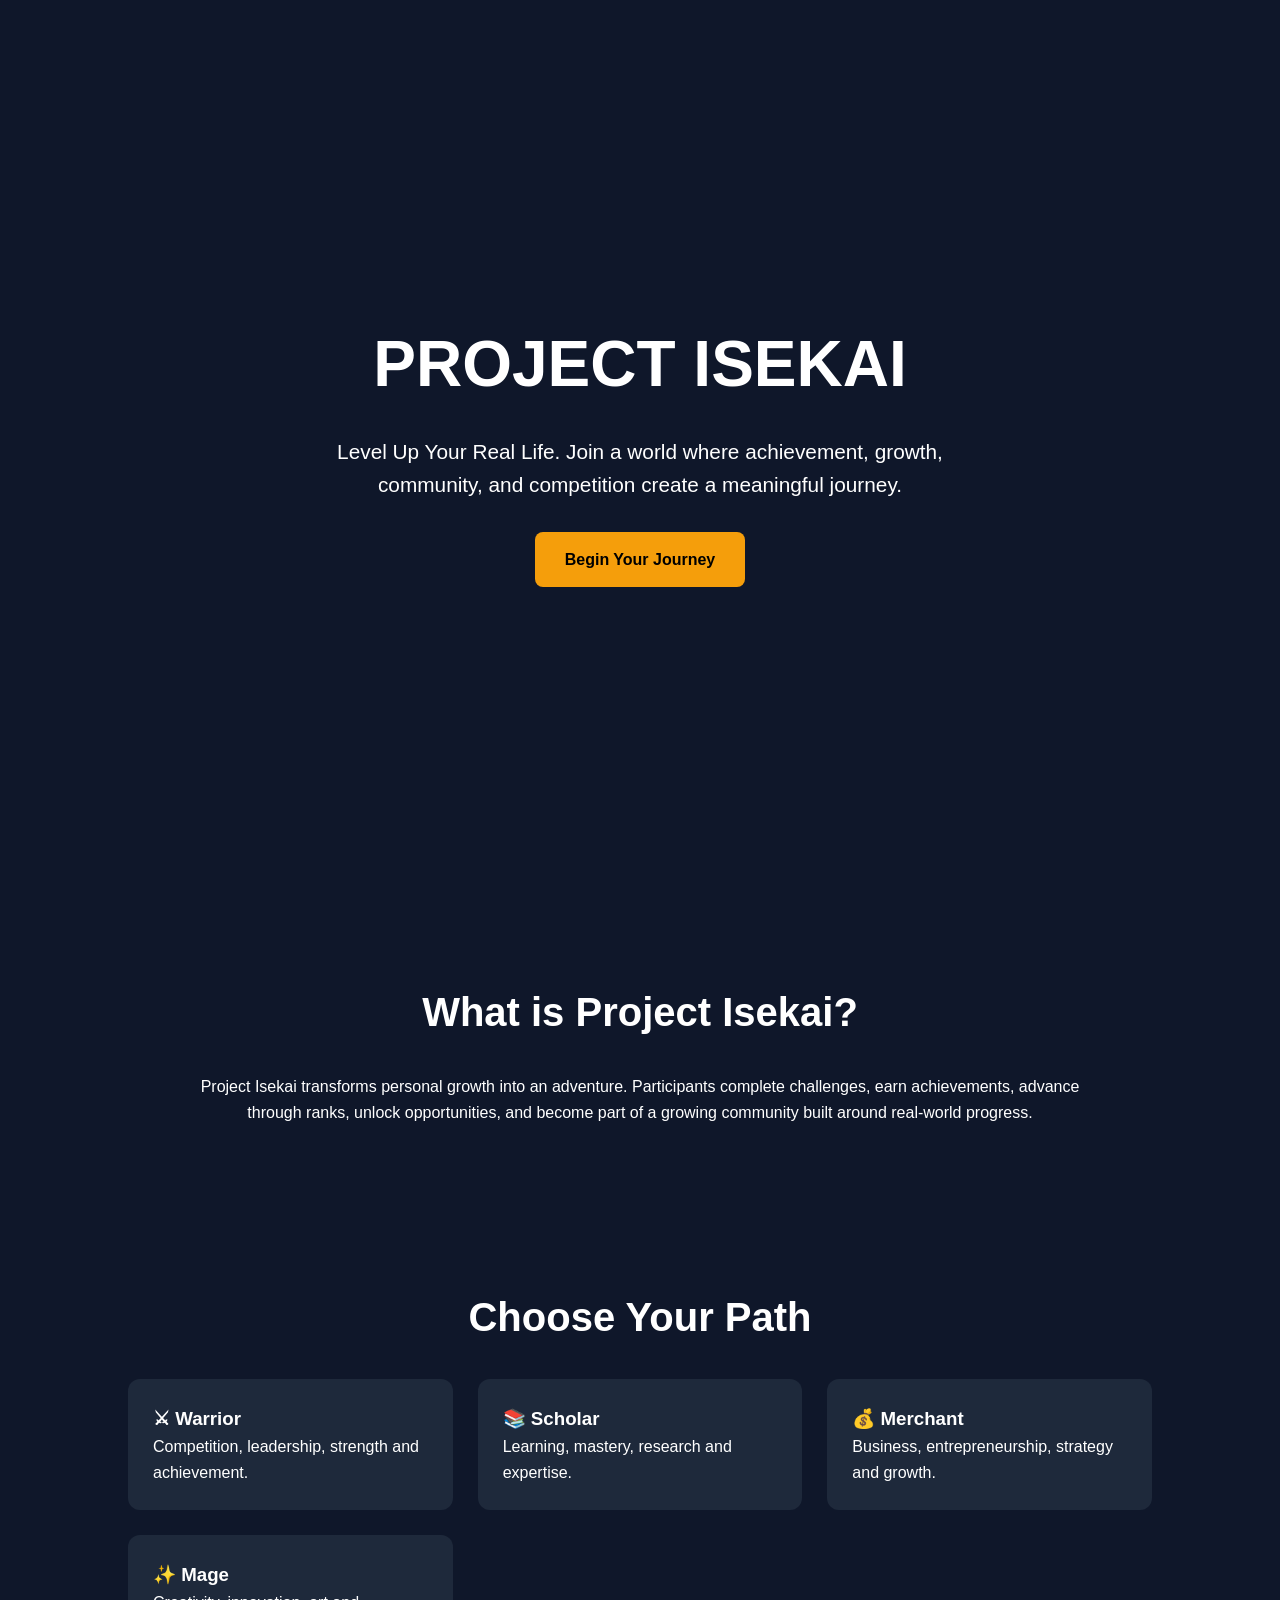
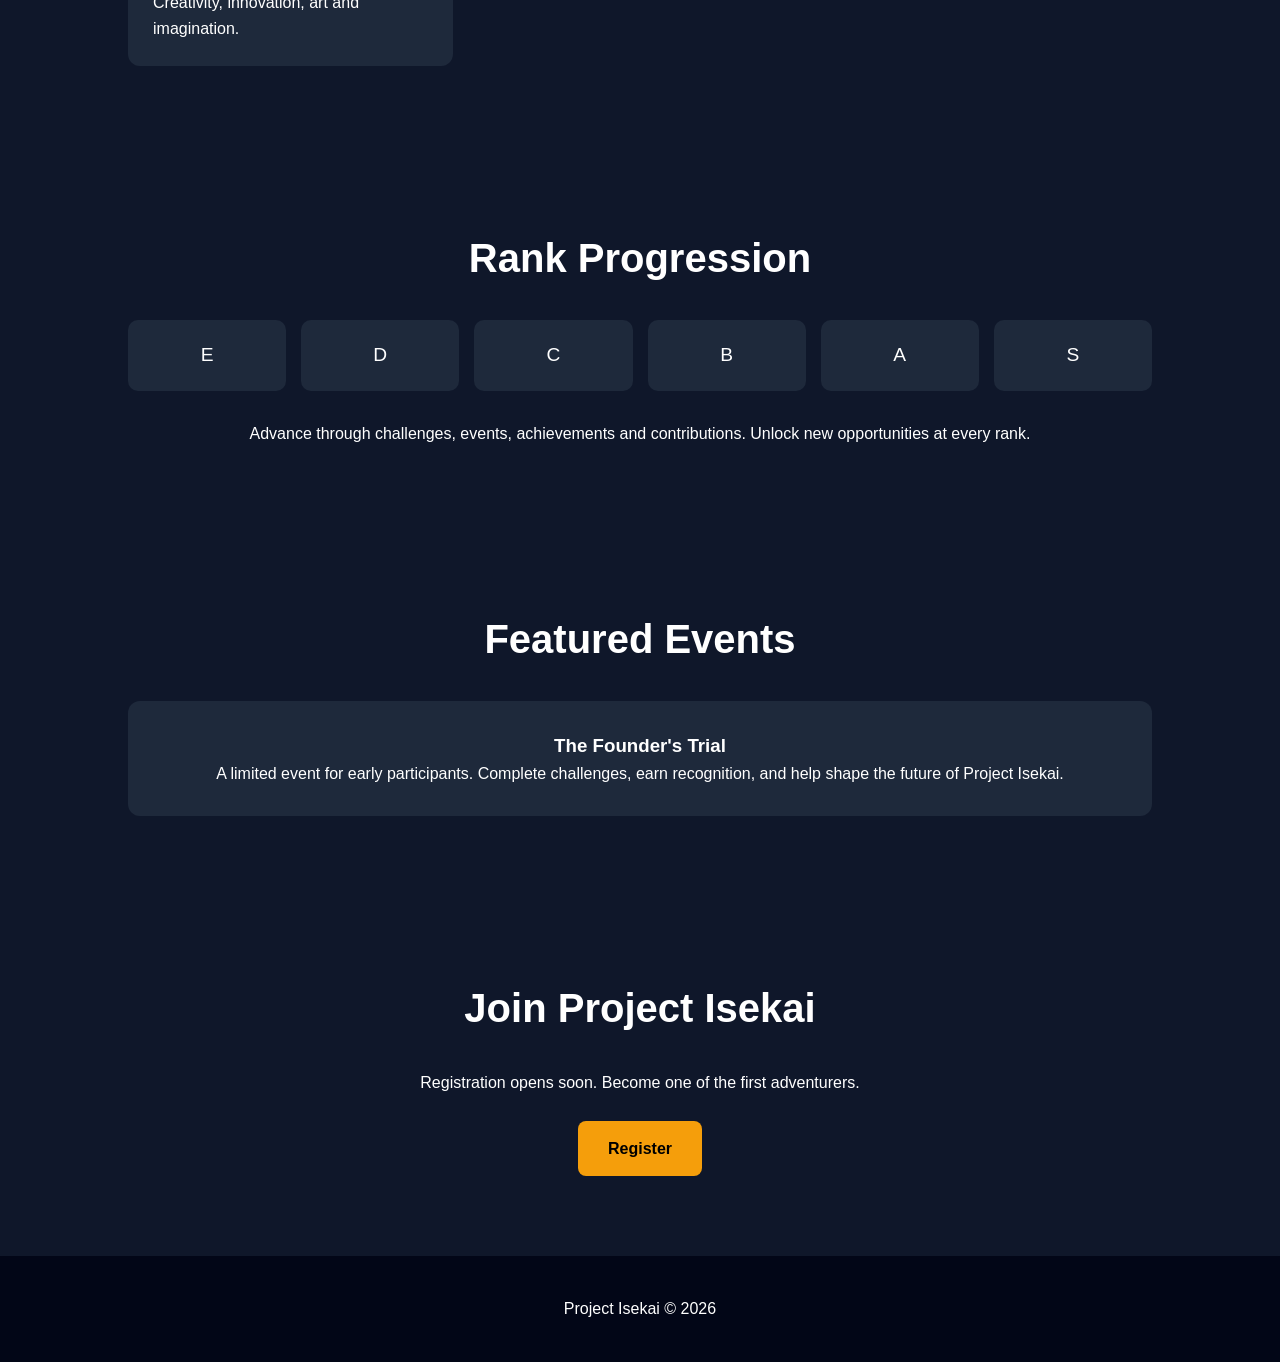
==== index.html @ 1add1ed2 "Create index.html" ====
<!DOCTYPE html>
<html lang="en">
<head>
<meta charset="UTF-8">
<meta name="viewport" content="width=device-width, initial-scale=1.0">
<title>Project Isekai</title>

<style>

*{
margin:0;
padding:0;
box-sizing:border-box;
font-family:Arial, Helvetica, sans-serif;
}

body{
background:#0f172a;
color:white;
line-height:1.6;
}

header{
height:100vh;
display:flex;
flex-direction:column;
justify-content:center;
align-items:center;
text-align:center;
padding:20px;
background:
linear-gradient(rgba(15,23,42,.85),
rgba(15,23,42,.95)),
url("https://images.unsplash.com/photo-1511512578047-dfb367046420?w=1600");
background-size:cover;
background-position:center;
}

header h1{
font-size:4rem;
margin-bottom:20px;
}

header p{
font-size:1.3rem;
max-width:700px;
margin-bottom:30px;
}

.btn{
display:inline-block;
padding:15px 30px;
background:#f59e0b;
color:black;
text-decoration:none;
font-weight:bold;
border-radius:8px;
}

section{
padding:80px 10%;
}

.section-title{
font-size:2.5rem;
margin-bottom:30px;
text-align:center;
}

.cards{
display:grid;
grid-template-columns:repeat(auto-fit,minmax(250px,1fr));
gap:25px;
}

.card{
background:#1e293b;
padding:25px;
border-radius:12px;
}

.rank-grid{
display:grid;
grid-template-columns:repeat(auto-fit,minmax(120px,1fr));
gap:15px;
text-align:center;
}

.rank{
background:#1e293b;
padding:20px;
border-radius:10px;
font-size:1.2rem;
}

.event-box{
background:#1e293b;
padding:30px;
border-radius:12px;
text-align:center;
}

footer{
padding:40px;
text-align:center;
background:#020617;
}

</style>

</head>
<body>

<header>

<h1>PROJECT ISEKAI</h1>

<p>
Level Up Your Real Life.
Join a world where achievement,
growth, community, and competition
create a meaningful journey.
</p>

<a href="#join" class="btn">Begin Your Journey</a>

</header>

<section>

<h2 class="section-title">
What is Project Isekai?
</h2>

<p style="max-width:900px;margin:auto;text-align:center;">
Project Isekai transforms personal growth into an adventure.
Participants complete challenges, earn achievements,
advance through ranks, unlock opportunities, and
become part of a growing community built around
real-world progress.
</p>

</section>

<section>

<h2 class="section-title">
Choose Your Path
</h2>

<div class="cards">

<div class="card">
<h3>⚔ Warrior</h3>
<p>
Competition, leadership,
strength and achievement.
</p>
</div>

<div class="card">
<h3>📚 Scholar</h3>
<p>
Learning, mastery,
research and expertise.
</p>
</div>

<div class="card">
<h3>💰 Merchant</h3>
<p>
Business, entrepreneurship,
strategy and growth.
</p>
</div>

<div class="card">
<h3>✨ Mage</h3>
<p>
Creativity, innovation,
art and imagination.
</p>
</div>

</div>

</section>

<section>

<h2 class="section-title">
Rank Progression
</h2>

<div class="rank-grid">

<div class="rank">E</div>
<div class="rank">D</div>
<div class="rank">C</div>
<div class="rank">B</div>
<div class="rank">A</div>
<div class="rank">S</div>

</div>

<p style="text-align:center;margin-top:30px;">
Advance through challenges,
events, achievements and contributions.
Unlock new opportunities at every rank.
</p>

</section>

<section>

<h2 class="section-title">
Featured Events
</h2>

<div class="event-box">

<h3>The Founder's Trial</h3>

<p>
A limited event for early participants.
Complete challenges, earn recognition,
and help shape the future of Project Isekai.
</p>

</div>

</section>

<section id="join">

<h2 class="section-title">
Join Project Isekai
</h2>

<p style="text-align:center;margin-bottom:25px;">
Registration opens soon.
Become one of the first adventurers.
</p>

<div style="text-align:center;">
<a href="#" class="btn">
Register
</a>
</div>

</section>

<footer>

<p>
Project Isekai © 2026
</p>

</footer>

</body>
</html>
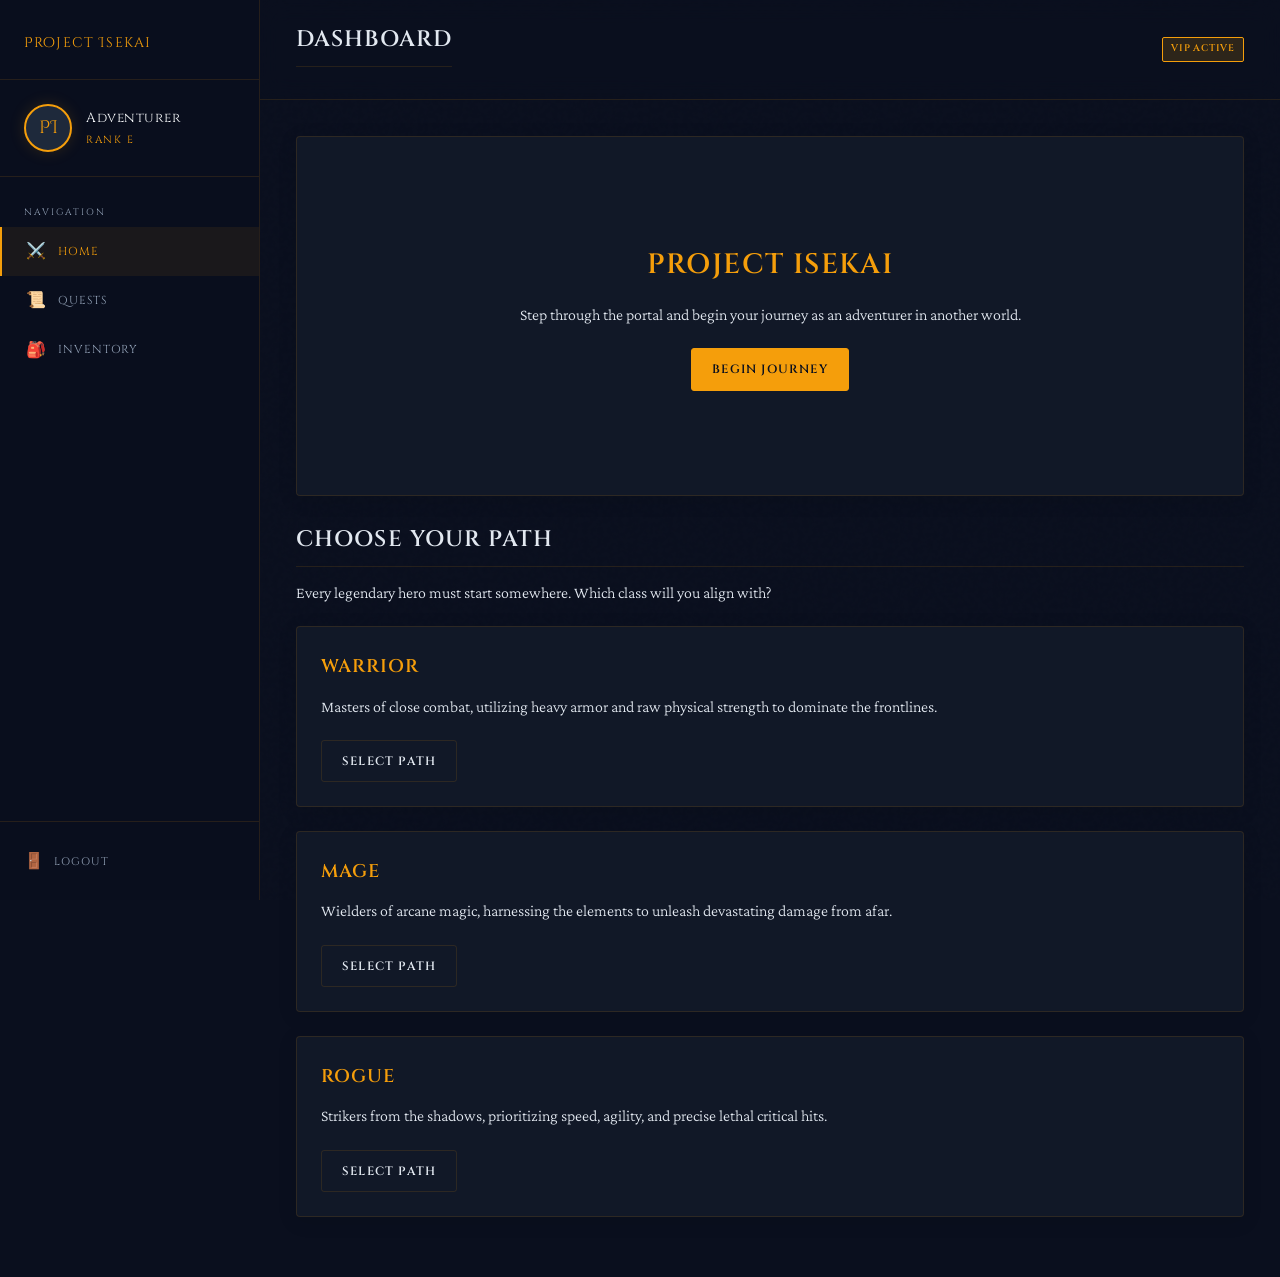
==== commit 8ee1c4fd: "Add initial HTML structure for Project Isekai" ====
--- a/index.html
+++ b/index.html
@@ -1,262 +1,109 @@
 <!DOCTYPE html>
 <html lang="en">
 <head>
-<meta charset="UTF-8">
-<meta name="viewport" content="width=device-width, initial-scale=1.0">
-<title>Project Isekai</title>
+  <meta charset="UTF-8">
+  <meta name="viewport" content="width=device-width, initial-scale=1.0">
+  <title>Project Isekai</title>
 
-<style>
+  <!-- Link to the new master.css file in the same folder -->
+  <link rel="stylesheet" href="master.css">
+</head>
 
-*{
-margin:0;
-padding:0;
-box-sizing:border-box;
-font-family:Arial, Helvetica, sans-serif;
-}
+<body class="layout-dark"> <!-- Set your default layout theme here -->
+  
+  <div class="app">
+    
+    <!-- ── SIDEBAR ── -->
+    <aside class="sidebar">
+      <div class="sidebar-logo">
+        <a href="#">Project Isekai</a>
+      </div>
+      
+      <div class="sidebar-player">
+        <div class="player-avatar">PI</div>
+        <div class="player-info">
+          <div class="player-info-name">Adventurer</div>
+          <div class="player-info-rank">Rank E</div>
+        </div>
+      </div>
+      
+      <nav class="sidebar-nav">
+        <div class="nav-section-label">Navigation</div>
+        <a href="#" class="nav-item active">
+          <span class="nav-icon">⚔️</span> Home
+        </a>
+        <a href="#" class="nav-item">
+          <span class="nav-icon">📜</span> Quests
+        </a>
+        <a href="#" class="nav-item">
+          <span class="nav-icon">🎒</span> Inventory
+        </a>
+      </nav>
+      
+      <div class="sidebar-footer">
+        <button class="logout-btn">
+          <span class="nav-icon">🚪</span> Logout
+        </button>
+      </div>
+    </aside>
 
-body{
-background:#0f172a;
-color:white;
-line-height:1.6;
-}
+    <!-- ── MAIN CONTENT AREA ── -->
+    <main class="main">
+      
+      <!-- TOPBAR -->
+      <header class="topbar">
+        <div class="topbar-left">
+          <h2>Dashboard</h2>
+        </div>
+        <div class="topbar-right">
+          <span class="badge badge-gold">VIP Active</span>
+        </div>
+      </header>
 
-header{
-height:100vh;
-display:flex;
-flex-direction:column;
-justify-content:center;
-align-items:center;
-text-align:center;
-padding:20px;
-background:
-linear-gradient(rgba(15,23,42,.85),
-rgba(15,23,42,.95)),
-url("https://images.unsplash.com/photo-1511512578047-dfb367046420?w=1600");
-background-size:cover;
-background-position:center;
-}
+      <!-- CONTENT BODY -->
+      <div class="content-body">
+        
+        <!-- HERO / HEADER SECTION -->
+        <header class="card" style="min-height: 40vh; display: flex; flex-direction: column; justify-content: center; align-items: center; text-align: center;">
+          <h1>Project Isekai</h1>
+          <p class="lead-text">Step through the portal and begin your journey as an adventurer in another world.</p>
+          <a href="#" class="btn btn-primary">Begin Journey</a>
+        </header>
 
-header h1{
-font-size:4rem;
-margin-bottom:20px;
-}
+        <!-- SECTIONS -->
+        <section>
+          <h2 class="section-title">Choose Your Path</h2>
+          <p class="lead-text">Every legendary hero must start somewhere. Which class will you align with?</p>
+          
+          <div class="cards">
+            
+            <!-- Card 1 -->
+            <div class="card">
+              <h3 style="color: var(--gold); margin-bottom: 10px;">Warrior</h3>
+              <p>Masters of close combat, utilizing heavy armor and raw physical strength to dominate the frontlines.</p>
+              <a href="#" class="btn btn-secondary">Select Path</a>
+            </div>
 
-header p{
-font-size:1.3rem;
-max-width:700px;
-margin-bottom:30px;
-}
+            <!-- Card 2 -->
+            <div class="card">
+              <h3 style="color: var(--gold); margin-bottom: 10px;">Mage</h3>
+              <p>Wielders of arcane magic, harnessing the elements to unleash devastating damage from afar.</p>
+              <a href="#" class="btn btn-secondary">Select Path</a>
+            </div>
 
-.btn{
-display:inline-block;
-padding:15px 30px;
-background:#f59e0b;
-color:black;
-text-decoration:none;
-font-weight:bold;
-border-radius:8px;
-}
+            <!-- Card 3 -->
+            <div class="card">
+              <h3 style="color: var(--gold); margin-bottom: 10px;">Rogue</h3>
+              <p>Strikers from the shadows, prioritizing speed, agility, and precise lethal critical hits.</p>
+              <a href="#" class="btn btn-secondary">Select Path</a>
+            </div>
 
-section{
-padding:80px 10%;
-}
+          </div>
+        </section>
 
-.section-title{
-font-size:2.5rem;
-margin-bottom:30px;
-text-align:center;
-}
+      </div>
+    </main>
 
-.cards{
-display:grid;
-grid-template-columns:repeat(auto-fit,minmax(250px,1fr));
-gap:25px;
-}
-
-.card{
-background:#1e293b;
-padding:25px;
-border-radius:12px;
-}
-
-.rank-grid{
-display:grid;
-grid-template-columns:repeat(auto-fit,minmax(120px,1fr));
-gap:15px;
-text-align:center;
-}
-
-.rank{
-background:#1e293b;
-padding:20px;
-border-radius:10px;
-font-size:1.2rem;
-}
-
-.event-box{
-background:#1e293b;
-padding:30px;
-border-radius:12px;
-text-align:center;
-}
-
-footer{
-padding:40px;
-text-align:center;
-background:#020617;
-}
-
-</style>
-
-</head>
-<body>
-
-<header>
-
-<h1>PROJECT ISEKAI</h1>
-
-<p>
-Level Up Your Real Life.
-Join a world where achievement,
-growth, community, and competition
-create a meaningful journey.
-</p>
-
-<a href="#join" class="btn">Begin Your Journey</a>
-
-</header>
-
-<section>
-
-<h2 class="section-title">
-What is Project Isekai?
-</h2>
-
-<p style="max-width:900px;margin:auto;text-align:center;">
-Project Isekai transforms personal growth into an adventure.
-Participants complete challenges, earn achievements,
-advance through ranks, unlock opportunities, and
-become part of a growing community built around
-real-world progress.
-</p>
-
-</section>
-
-<section>
-
-<h2 class="section-title">
-Choose Your Path
-</h2>
-
-<div class="cards">
-
-<div class="card">
-<h3>⚔ Warrior</h3>
-<p>
-Competition, leadership,
-strength and achievement.
-</p>
-</div>
-
-<div class="card">
-<h3>📚 Scholar</h3>
-<p>
-Learning, mastery,
-research and expertise.
-</p>
-</div>
-
-<div class="card">
-<h3>💰 Merchant</h3>
-<p>
-Business, entrepreneurship,
-strategy and growth.
-</p>
-</div>
-
-<div class="card">
-<h3>✨ Mage</h3>
-<p>
-Creativity, innovation,
-art and imagination.
-</p>
-</div>
-
-</div>
-
-</section>
-
-<section>
-
-<h2 class="section-title">
-Rank Progression
-</h2>
-
-<div class="rank-grid">
-
-<div class="rank">E</div>
-<div class="rank">D</div>
-<div class="rank">C</div>
-<div class="rank">B</div>
-<div class="rank">A</div>
-<div class="rank">S</div>
-
-</div>
-
-<p style="text-align:center;margin-top:30px;">
-Advance through challenges,
-events, achievements and contributions.
-Unlock new opportunities at every rank.
-</p>
-
-</section>
-
-<section>
-
-<h2 class="section-title">
-Featured Events
-</h2>
-
-<div class="event-box">
-
-<h3>The Founder's Trial</h3>
-
-<p>
-A limited event for early participants.
-Complete challenges, earn recognition,
-and help shape the future of Project Isekai.
-</p>
-
-</div>
-
-</section>
-
-<section id="join">
-
-<h2 class="section-title">
-Join Project Isekai
-</h2>
-
-<p style="text-align:center;margin-bottom:25px;">
-Registration opens soon.
-Become one of the first adventurers.
-</p>
-
-<div style="text-align:center;">
-<a href="#" class="btn">
-Register
-</a>
-</div>
-
-</section>
-
-<footer>
-
-<p>
-Project Isekai © 2026
-</p>
-
-</footer>
-
+  </div>
 </body>
 </html>
--- a/master.css
+++ b/master.css
@@ -0,0 +1,345 @@
+@import url('https://fonts.googleapis.com/css2?family=Cinzel+Decorative:wght=700;900&family=Cinzel:wght=400;600;700&family=Crimson+Pro:ital,wght=0,300;0,400;0,600;1,300;1,400&display=swap');
+
+/* ── DYNAMIC LAYOUT THEMES (UP TO 5) ── */
+body.layout-dark {
+  --bg:#0f172a; --bg2:#111827; --bg3:#1e293b; --bg4:#0a0f1e;
+  --gold:#f59e0b; --gold-dim:#b45309; --gold-glow:rgba(245,158,11,0.15);
+  --text:#e2e8f0; --muted:#94a3b8; --border:rgba(245,158,11,0.12);
+  --rank-color:#94a3b8;
+}
+body.layout-light {
+  --bg:#f8fafc; --bg2:#ffffff; --bg3:#f1f5f9; --bg4:#e2e8f0;
+  --gold:#3b82f6; --gold-dim:#1d4ed8; --gold-glow:rgba(59,130,246,0.15);
+  --text:#0f172a; --muted:#64748b; --border:rgba(59,130,246,0.12);
+  --rank-color:#64748b;
+}
+body.layout-map {
+  --bg:#eddcb9; --bg2:#f3eacb; --bg3:#dfcd9e; --bg4:#e4d1a5;
+  --gold:#8c6d31; --gold-dim:#61491e; --gold-glow:rgba(140,109,49,0.15);
+  --text:#332211; --muted:#7c6243; --border:rgba(140,109,49,0.2);
+  --rank-color:#7c6243;
+}
+body.layout-void {
+  --bg:#0d051c; --bg2:#140b2a; --bg3:#1d113a; --bg4:#06020c;
+  --gold:#a78bfa; --gold-dim:#6d28d9; --gold-glow:rgba(167,139,250,0.15);
+  --text:#f5f3ff; --muted:#a78bfa; --border:rgba(167,139,250,0.15);
+  --rank-color:#a78bfa;
+}
+body.layout-royal {
+  --bg:#0a192f; --bg2:#0f2444; --bg3:#17325c; --bg4:#050c18;
+  --gold:#f1c40f; --gold-dim:#c29d0b; --gold-glow:rgba(241,196,15,0.15);
+  --text:#f8f9fa; --muted:#8ca2bc; --border:rgba(241,196,15,0.15);
+  --rank-color:#8ca2bc;
+}
+
+*, *::before, *::after { margin:0; padding:0; box-sizing:border-box; }
+html { scroll-behavior:smooth; }
+body { background:var(--bg4); color:var(--text); font-family:'Crimson Pro', Georgia, serif; font-size:1rem; line-height:1.7; min-height:100vh; }
+
+/* noise */
+body::before {
+  content:''; position:fixed; inset:0;
+  background-image:url("data:image/svg+xml,%3Csvg viewBox='0 0 200 200' xmlns='http://www.w3.org/2000/svg'%3E%3Cfilter id='n'%3E%3CfeTurbulence type='fractalNoise' baseFrequency='0.9' numOctaves='4' stitchTiles='stitch'/%3E%3C/filter%3E%3Crect width='100%25' height='100%25' filter='url(%23n)' opacity='0.03'/%3E%3C/svg%3E");
+  pointer-events:none; z-index:0; opacity:0.4;
+}
+
+/* ── LAYOUT ── */
+.app { display:grid; grid-template-columns:260px 1fr; min-height:100vh; position:relative; z-index:1; }
+
+/* ── SIDEBAR ── */
+.sidebar {
+  background:rgba(10,15,30,0.95);
+  border-right:1px solid var(--border);
+  display:flex; flex-direction:column;
+  padding:0;
+  position:sticky; top:0; height:100vh;
+  backdrop-filter:blur(20px);
+}
+.sidebar-logo {
+  padding:28px 24px 24px;
+  border-bottom:1px solid var(--border);
+}
+.sidebar-logo a {
+  font-family:'Cinzel Decorative', serif;
+  font-size:0.9rem; color:var(--gold);
+  text-decoration:none; letter-spacing:0.08em;
+}
+.sidebar-player {
+  padding:24px;
+  border-bottom:1px solid var(--border);
+  display:flex; align-items:center; gap:14px;
+}
+.player-avatar {
+  width:48px; height:48px; border-radius:50%;
+  background:var(--bg3);
+  border:2px solid var(--gold);
+  display:flex; align-items:center; justify-content:center;
+  font-family:'Cinzel Decorative', serif;
+  font-size:1.1rem; color:var(--gold);
+  box-shadow:0 0 16px var(--gold-glow);
+  flex-shrink:0;
+}
+.player-info-name {
+  font-family:'Cinzel', serif;
+  font-size:0.85rem; color:#f8fafc;
+  letter-spacing:0.04em;
+  white-space:nowrap; overflow:hidden; text-overflow:ellipsis;
+}
+.player-info-rank {
+  font-family:'Cinzel', serif;
+  font-size:0.65rem; letter-spacing:0.15em;
+  text-transform:uppercase; color:var(--gold);
+  margin-top:2px;
+}
+.sidebar-nav { flex:1; padding:16px 0; overflow-y:auto; }
+.nav-section-label {
+  font-family:'Cinzel', serif; font-size:0.58rem;
+  letter-spacing:0.22em; text-transform:uppercase;
+  color:var(--muted); padding:12px 24px 6px;
+}
+.nav-item {
+  display:flex; align-items:center; gap:12px;
+  padding:11px 24px; cursor:pointer;
+  font-family:'Cinzel', serif; font-size:0.72rem;
+  letter-spacing:0.08em; text-transform:uppercase;
+  color:var(--muted); text-decoration:none;
+  transition:all 0.2s; border-left:2px solid transparent;
+}
+.nav-item:hover { color:var(--text); background:rgba(245,158,11,0.05); }
+.nav-item.active { color:var(--gold); border-left-color:var(--gold); background:rgba(245,158,11,0.07); }
+.nav-icon { font-size:1rem; width:20px; text-align:center; }
+
+.sidebar-footer {
+  padding:20px 24px;
+  border-top:1px solid var(--border);
+}
+.logout-btn {
+  display:flex; align-items:center; gap:10px;
+  font-family:'Cinzel', serif; font-size:0.68rem;
+  letter-spacing:0.1em; text-transform:uppercase;
+  color:var(--muted); cursor:pointer; background:none;
+  border:none; width:100%; padding:8px 0;
+  transition:color 0.2s;
+}
+.logout-btn:hover { color:#ef4444; }
+
+/* ── MAIN CONTENT CONTAINER ── */
+.main { display:flex; flex-direction:column; min-width:0; }
+
+.topbar {
+  padding:20px 36px;
+  border-bottom:1px solid var(--border);
+  background:rgba(10,15,30,0.6);
+  backdrop-filter:blur(12px);
+  display:flex; align-items:center; justify-content:space-between;
+}
+.topbar-left { display:flex; align-items:center; gap:16px; }
+.topbar-right { display:flex; align-items:center; gap:20px; }
+
+/* ── TYPOGRAPHY ── */
+h1, h2, h3, h4, h5, h6 {
+  font-family:'Cinzel', serif;
+  font-weight:600;
+  letter-spacing:0.05em;
+  text-transform:uppercase;
+  color:var(--text);
+  margin-bottom:0.75rem;
+}
+h1 { font-size:1.75rem; color:var(--gold); }
+h2 { font-size:1.4rem; border-bottom:1px solid var(--border); padding-bottom:8px; }
+h3 { font-size:1.15rem; }
+p { margin-bottom:1.25rem; font-weight:300; }
+a { color:var(--gold); transition:color 0.2s; text-decoration:none; }
+a:hover { color:var(--text); }
+
+/* ── MAIN WRAPPER ── */
+.content-body {
+  padding:36px;
+  max-width:1400px;
+  width:100%;
+  margin:0 auto;
+}
+
+/* ── CARDS & PANELS ── */
+.card {
+  background:var(--bg2);
+  border:1px solid var(--border);
+  border-radius:4px;
+  padding:24px;
+  margin-bottom:24px;
+  position:relative;
+  transition:all 0.25s ease;
+  box-shadow:0 4px 20px rgba(0, 0, 0, 0.1);
+}
+.card:hover {
+  border-color:var(--gold-dim);
+  box-shadow:0 4px 25px var(--gold-glow);
+  transform:translateY(-2px);
+}
+.card-header {
+  border-bottom:1px solid var(--border);
+  padding-bottom:12px;
+  margin-bottom:16px;
+  display:flex;
+  justify-content:space-between;
+  align-items:center;
+}
+
+/* ── BUTTONS ── */
+.btn {
+  display:inline-flex;
+  align-items:center;
+  justify-content:center;
+  gap:8px;
+  font-family:'Cinzel', serif;
+  font-size:0.75rem;
+  font-weight:600;
+  letter-spacing:0.1em;
+  text-transform:uppercase;
+  padding:10px 20px;
+  border-radius:3px;
+  cursor:pointer;
+  transition:all 0.25s ease;
+  text-decoration:none;
+}
+.btn-primary {
+  background:var(--gold);
+  color:var(--bg4);
+  border:1px solid var(--gold);
+}
+.btn-primary:hover {
+  background:transparent;
+  color:var(--gold);
+  box-shadow:0 0 12px var(--gold-glow);
+}
+.btn-secondary {
+  background:transparent;
+  color:var(--text);
+  border:1px solid var(--border);
+}
+.btn-secondary:hover {
+  border-color:var(--gold);
+  color:var(--gold);
+}
+
+/* ── FORM CONTROL ── */
+.form-group {
+  margin-bottom:20px;
+}
+.form-label {
+  display:block;
+  font-family:'Cinzel', serif;
+  font-size:0.7rem;
+  letter-spacing:0.1em;
+  text-transform:uppercase;
+  color:var(--muted);
+  margin-bottom:8px;
+}
+.form-input, .form-select, .form-textarea {
+  width:100%;
+  padding:11px 16px;
+  background:var(--bg3);
+  border:1px solid var(--border);
+  color:var(--text);
+  font-family:'Crimson Pro', serif;
+  font-size:0.95rem;
+  border-radius:3px;
+  transition:all 0.2s;
+}
+.form-input:focus, .form-select:focus, .form-textarea:focus {
+  outline:none;
+  border-color:var(--gold);
+  box-shadow:0 0 8px var(--gold-glow);
+}
+
+/* ── DATA TABLES ── */
+.table-wrapper {
+  overflow-x:auto;
+  margin-bottom:24px;
+}
+.table {
+  width:100%;
+  border-collapse:collapse;
+  font-family:'Crimson Pro', serif;
+  text-align:left;
+}
+.table th {
+  font-family:'Cinzel', serif;
+  font-size:0.72rem;
+  letter-spacing:0.1em;
+  text-transform:uppercase;
+  color:var(--gold);
+  border-bottom:2px solid var(--border);
+  padding:14px 16px;
+}
+.table td {
+  padding:14px 16px;
+  border-bottom:1px solid var(--border);
+  font-size:0.95rem;
+  vertical-align:middle;
+}
+.table tr:hover td {
+  background:rgba(245, 158, 11, 0.02);
+}
+
+/* ── ACCENTS & DIVIDERS ── */
+.ornament {
+  display:flex;
+  align-items:center;
+  justify-content:center;
+  margin:24px auto;
+  gap:16px;
+}
+.ornament-line {
+  height:1px;
+  flex:1;
+  background:linear-gradient(90deg, transparent, var(--border), transparent);
+}
+.ornament-diamond {
+  width:8px;
+  height:8px;
+  background:var(--gold);
+  transform:rotate(45deg);
+  box-shadow:0 0 8px var(--gold-glow);
+}
+
+.badge {
+  display:inline-flex;
+  padding:3px 8px;
+  font-family:'Cinzel', serif;
+  font-size:0.6rem;
+  font-weight:600;
+  letter-spacing:0.08em;
+  text-transform:uppercase;
+  border-radius:2px;
+  background:var(--bg3);
+  border:1px solid var(--border);
+  color:var(--muted);
+}
+.badge-gold {
+  border-color:var(--gold);
+  color:var(--gold);
+  background:var(--gold-glow);
+}
+
+/* ── RESPONSIVE DESIGN ── */
+@media (max-width:992px) {
+  .app {
+    grid-template-columns:1fr;
+  }
+  .sidebar {
+    position:fixed;
+    left:-260px;
+    z-index:100;
+    transition:left 0.3s ease;
+  }
+  .sidebar.active {
+    left:0;
+  }
+  .topbar {
+    padding:16px 24px;
+  }
+  .content-body {
+    padding:24px;
+  }
+}
